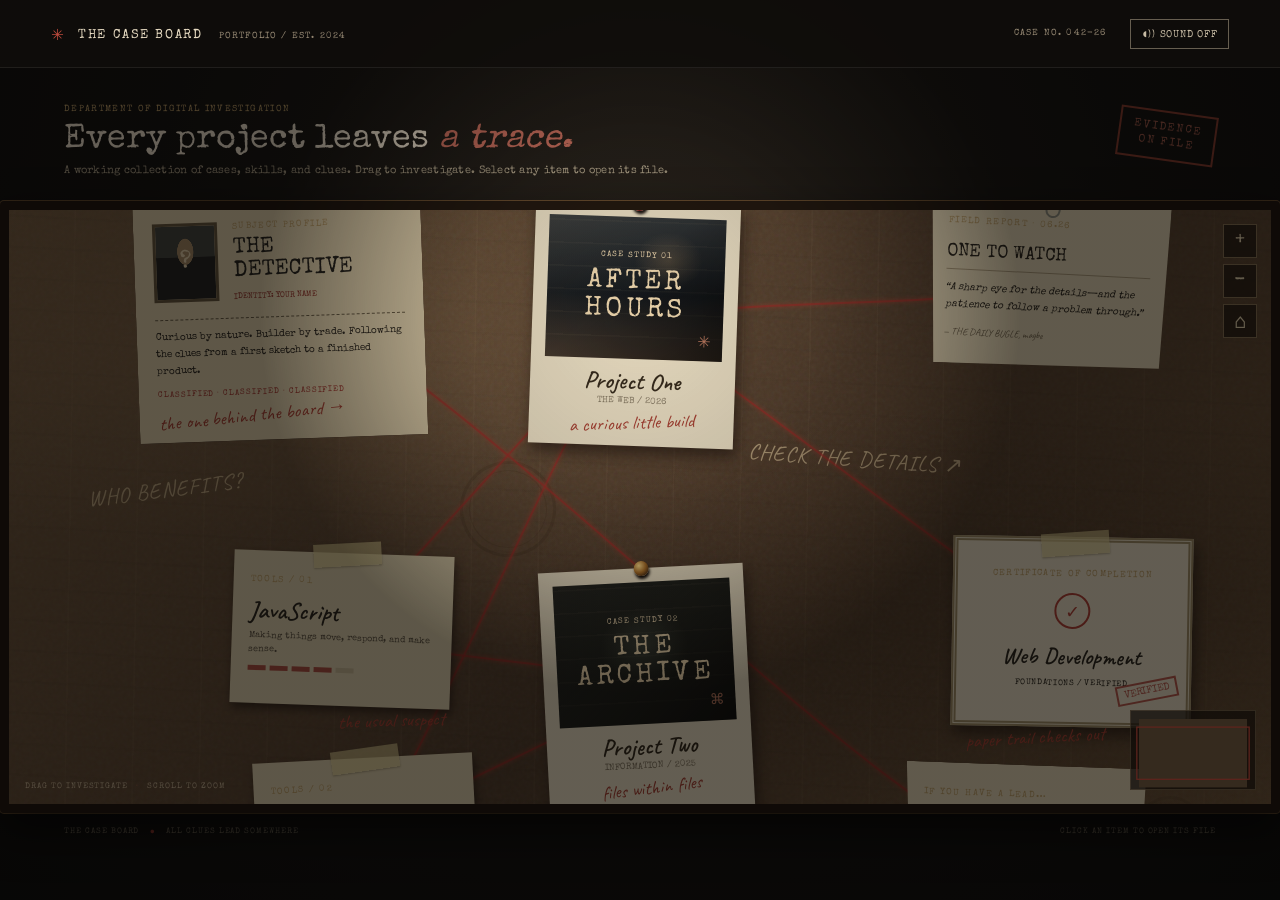
==== index.html @ c6e41332 "Detective_Board" ====
<!doctype html>
<html lang="en">
  <head>
    <meta charset="utf-8" />
    <meta name="viewport" content="width=device-width, initial-scale=1" />
    <meta name="theme-color" content="#15120f" />
    <meta
      name="description"
      content="A noir-inspired portfolio and interactive detective evidence board."
    />
    <title>The Case Board — Portfolio</title>
    <link rel="preconnect" href="https://fonts.googleapis.com" />
    <link rel="preconnect" href="https://fonts.gstatic.com" crossorigin />
    <link
      href="https://fonts.googleapis.com/css2?family=Caveat:wght@500;600;700&family=Special+Elite&display=swap"
      rel="stylesheet"
    />
    <link rel="stylesheet" href="style.css" />
    <script src="script.js" defer></script>
  </head>
  <body>
    <div class="room-light" aria-hidden="true"></div>
    <header class="topbar">
      <a class="brand" href="#board" aria-label="The Case Board home"
        ><span class="brand-mark">✳</span> THE CASE BOARD
        <span class="brand-sub">PORTFOLIO / EST. 2024</span></a
      >
      <div class="top-actions">
        <span class="case-number">CASE NO. 042-26</span>
        <button
          class="sound-toggle"
          id="soundToggle"
          type="button"
          aria-pressed="false"
          title="Toggle sound effects"
        >
          ◖)) <span> SOUND OFF</span>
        </button>
      </div>
    </header>
    <main id="board">
      <section class="intro" aria-label="Board introduction">
        <div>
          <p class="eyebrow">DEPARTMENT OF DIGITAL INVESTIGATION</p>
          <h1>Every project leaves <em>a trace.</em></h1>
          <p class="intro-copy">
            A working collection of cases, skills, and clues. Drag to
            investigate. Select any item to open its file.
          </p>
        </div>
        <div class="board-stamp" aria-hidden="true">EVIDENCE<br />ON FILE</div>
      </section>
      <div class="board-shell" id="boardShell">
        <div
          class="board-viewport"
          id="viewport"
          aria-label="Interactive evidence board. Drag to pan and use the mouse wheel to zoom."
        >
          <div class="board-world" id="world">
            <svg class="threads" id="threads" aria-hidden="true"></svg>
            <article
              class="evidence dossier node"
              id="about"
              data-node="about"
              data-kind="dossier"
              tabindex="0"
              role="button"
              aria-label="Open the detective dossier"
              style="--x: 8%; --y: 8%; --r: -2deg"
            >
              <span class="file-tab">PERSONNEL / 01</span>
              <div class="dossier-head">
                <div class="avatar" aria-hidden="true">?</div>
                <div>
                  <span class="micro">SUBJECT PROFILE</span>
                  <h2>THE<br />DETECTIVE</h2>
                  <span class="status">IDENTITY: YOUR NAME</span>
                </div>
              </div>
              <p class="type-copy">
                Curious by nature. Builder by trade. Following the clues from a
                first sketch to a finished product.
              </p>
              <div class="redacted">CLASSIFIED · CLASSIFIED · CLASSIFIED</div>
              <span class="hand-note">the one behind the board →</span>
            </article>
            <article
              class="evidence polaroid node"
              id="project-one"
              data-node="project-one"
              data-kind="project"
              data-links="skill-js skill-design cert-web"
              tabindex="0"
              role="button"
              aria-label="Open case file: Project One"
              style="--x: 41%; --y: 10%; --r: 2deg"
            >
              <span class="pin pin-red"></span>
              <div class="photo photo-city">
                <span>CASE STUDY 01</span><b>AFTER<br />HOURS</b><i>✳</i>
              </div>
              <h2>Project One</h2>
              <p>THE WEB / 2026</p>
              <span class="hand-note">a curious little build</span>
            </article>
            <article
              class="evidence memo node"
              id="achievement"
              data-node="achievement"
              data-kind="achievement"
              data-links="project-one"
              tabindex="0"
              role="button"
              aria-label="Open achievement file"
              style="--x: 74%; --y: 9%; --r: 3deg"
            >
              <span class="clip"></span
              ><span class="micro">FIELD REPORT · 06.26</span>
              <h2>ONE TO WATCH</h2>
              <div class="memo-rule"></div>
              <p>
                “A sharp eye for the details—and the patience to follow a
                problem through.”
              </p>
              <span class="byline">— THE DAILY BUGLE, maybe</span
              ><span class="hand-note">keep going</span>
            </article>
            <article
              class="evidence skill-card node"
              id="skill-js"
              data-node="skill-js"
              data-kind="skill"
              data-links="project-one project-two"
              tabindex="0"
              role="button"
              aria-label="Open skill file: JavaScript"
              style="--x: 16%; --y: 56%; --r: 2deg"
            >
              <span class="tape"></span><span class="micro">TOOLS / 01</span>
              <h2>JavaScript</h2>
              <p>Making things move, respond, and make sense.</p>
              <div class="skill-meter">
                <i></i><i></i><i></i><i></i><i class="empty"></i>
              </div>
              <span class="hand-note">the usual suspect</span>
            </article>
            <article
              class="evidence polaroid node"
              id="project-two"
              data-node="project-two"
              data-kind="project"
              data-links="skill-design skill-js"
              tabindex="0"
              role="button"
              aria-label="Open case file: Project Two"
              style="--x: 42%; --y: 58%; --r: -3deg"
            >
              <span class="pin"></span>
              <div class="photo photo-terminal">
                <span>CASE STUDY 02</span><b>THE<br />ARCHIVE</b><i>⌘</i>
              </div>
              <h2>Project Two</h2>
              <p>INFORMATION / 2025</p>
              <span class="hand-note">files within files</span>
            </article>
            <article
              class="evidence certificate node"
              id="cert-web"
              data-node="cert-web"
              data-kind="certificate"
              data-links="project-one"
              tabindex="0"
              role="button"
              aria-label="Open certification file"
              style="--x: 76%; --y: 54%; --r: 1deg"
            >
              <span class="tape"></span
              ><span class="micro">CERTIFICATE OF COMPLETION</span>
              <div class="cert-seal">✓</div>
              <h2>Web Development</h2>
              <p>FOUNDATIONS / VERIFIED</p>
              <span class="stamp">VERIFIED</span
              ><span class="hand-note">paper trail checks out</span>
            </article>
            <article
              class="evidence skill-card note-card node"
              id="skill-design"
              data-node="skill-design"
              data-kind="skill"
              data-links="project-one project-two"
              tabindex="0"
              role="button"
              aria-label="Open skill file: Design and CSS"
              style="--x: 18%; --y: 83%; --r: -3deg"
            >
              <span class="tape"></span><span class="micro">TOOLS / 02</span>
              <h2>Design & CSS</h2>
              <p>Turning a rough lead into a clear picture.</p>
              <div class="skill-meter"><i></i><i></i><i></i><i></i><i></i></div>
              <span class="hand-note">follow the visual evidence</span>
            </article>
            <article
              class="evidence memo quote node"
              id="contact"
              data-node="contact"
              data-kind="contact"
              data-links="about"
              tabindex="0"
              role="button"
              aria-label="Open contact file"
              style="--x: 72%; --y: 84%; --r: 2deg"
            >
              <span class="micro">IF YOU HAVE A LEAD…</span>
              <h2>LET'S TALK.</h2>
              <p>
                Got a case worth solving together? Leave a message with the
                desk.
              </p>
              <span class="contact-address">hello@example.com</span
              ><span class="hand-note">all tips treated confidentially</span>
            </article>
            <div class="coffee-ring ring-one" aria-hidden="true"></div>
            <div class="coffee-ring ring-two" aria-hidden="true"></div>
            <p class="board-scribble scribble-one" aria-hidden="true">
              WHO BENEFITS?
            </p>
            <p class="board-scribble scribble-two" aria-hidden="true">
              CHECK THE DETAILS ↗
            </p>
          </div>
        </div>
        <nav class="canvas-controls" aria-label="Board controls">
          <button id="zoomIn" type="button" aria-label="Zoom in">+</button
          ><button id="zoomOut" type="button" aria-label="Zoom out">−</button
          ><button id="resetView" type="button" aria-label="Reset board view">
            ⌂
          </button>
        </nav>
        <div class="board-hint" aria-hidden="true">
          DRAG TO INVESTIGATE <span>·</span> SCROLL TO ZOOM
        </div>
        <div class="minimap" id="minimap" aria-label="Board minimap">
          <div class="mini-world" id="miniWorld">
            <div class="mini-window" id="miniWindow"></div>
          </div>
        </div>
      </div>
      <footer class="footer">
        <span
          >THE CASE BOARD <span class="footer-dot">●</span> ALL CLUES LEAD
          SOMEWHERE</span
        ><span>CLICK AN ITEM TO OPEN ITS FILE</span>
      </footer>
    </main>
    <dialog class="case-dialog" id="caseDialog" aria-labelledby="modalTitle">
      <div class="case-paper">
        <div class="case-top">
          <span>POLICE DEPARTMENT · EVIDENCE DIVISION</span
          ><button id="closeDialog" class="close-file" type="button">
            ✕ <span>CLOSE FILE</span>
          </button>
        </div>
        <div class="case-content">
          <div class="case-kicker" id="modalKicker">CASE FILE / PROJECT</div>
          <h2 id="modalTitle">Project title</h2>
          <div class="case-rule"></div>
          <p id="modalDescription"></p>
          <div class="modal-visual" id="modalVisual" aria-hidden="true">
            <div class="visual-placeholder">
              <span>✳</span><b>EVIDENCE<br />PHOTO</b>
            </div>
          </div>
          <div class="case-meta" id="modalMeta"></div>
          <div class="case-links" id="modalLinks"></div>
          <pre class="code-note" id="modalCode"><code></code></pre>
        </div>
        <span class="file-stamp" aria-hidden="true">ON FILE</span>
        <div class="case-footer">EVIDENCE LOG · HANDLE WITH CARE</div>
      </div>
    </dialog>
    <div class="toast" id="toast" role="status" aria-live="polite"></div>
  </body>
</html>
---- style.css ----
:root {
  color-scheme: dark;
  --ink: #211d19;
  --paper: #e6d8ba;
  --red: #a5362b;
  --gold: #c8a86a;
  --mono: "Special Elite", monospace;
  --hand: "Caveat", cursive;
}
* {
  box-sizing: border-box;
}
html {
  min-height: 100%;
  background: #12100e;
}
body {
  margin: 0;
  min-height: 100vh;
  color: #e3d8c4;
  background: radial-gradient(
    ellipse at 50% 30%,
    #28221b 0,
    #171411 55%,
    #100e0c 100%
  );
  font-family: var(--mono);
  overflow-x: hidden;
}
.room-light {
  position: fixed;
  inset: 0;
  z-index: 10;
  pointer-events: none;
  background: radial-gradient(
    380px circle at var(--mx, 50%) var(--my, 35%),
    transparent 0,
    rgba(7, 6, 5, 0.12) 45%,
    rgba(7, 6, 5, 0.58) 100%
  );
  mix-blend-mode: multiply;
}
.topbar {
  height: 68px;
  padding: 0 4vw;
  display: flex;
  justify-content: space-between;
  align-items: center;
  border-bottom: 1px solid #ffffff13;
  background: #100e0bd9;
  position: relative;
  z-index: 12;
}
.brand {
  color: #e7dbc2;
  text-decoration: none;
  font-size: 13px;
  letter-spacing: 0.12em;
}
.brand-mark {
  color: #c24c3e;
  font-size: 20px;
  vertical-align: -2px;
  margin-right: 8px;
}
.brand-sub,
.case-number {
  color: #968974;
  font-size: 9px;
  letter-spacing: 0.13em;
  margin-left: 11px;
}
.top-actions {
  display: flex;
  align-items: center;
  gap: 24px;
}
.sound-toggle {
  border: 1px solid #665e50;
  background: none;
  color: #c8bca5;
  padding: 8px 10px;
  font: 10px var(--mono);
  letter-spacing: 0.08em;
  cursor: pointer;
}
.sound-toggle[aria-pressed="true"] {
  border-color: #b8483a;
  color: #e0a397;
}
.intro {
  max-width: 1400px;
  padding: 28px 5vw 25px;
  margin: auto;
  display: flex;
  align-items: center;
  justify-content: space-between;
}
.eyebrow,
.micro {
  font-size: 9px;
  letter-spacing: 0.15em;
  color: #b89964;
}
.intro h1 {
  font-size: clamp(21px, 3vw, 34px);
  font-weight: 400;
  margin: 9px 0 8px;
  color: #e7dbc8;
}
.intro h1 em {
  font-weight: 400;
  color: #bf6958;
}
.intro-copy {
  margin: 0;
  color: #a89b83;
  font-size: 11px;
  letter-spacing: 0.025em;
}
.board-stamp {
  border: 2px solid #a24736;
  color: #be6955;
  font-size: 11px;
  letter-spacing: 0.17em;
  text-align: center;
  line-height: 1.35;
  padding: 8px 13px;
  transform: rotate(8deg);
  opacity: 0.8;
}
.board-shell {
  height: min(68vh, 680px);
  min-height: 465px;
  max-width: 1400px;
  margin: 0 auto;
  position: relative;
  border: 9px solid #21170f;
  border-radius: 4px;
  box-shadow:
    0 18px 44px #0009,
    0 0 0 1px #6d5030,
    inset 0 0 20px #0009;
  background: #302217;
}
.board-viewport {
  position: absolute;
  inset: 0;
  overflow: hidden;
  cursor: grab;
  touch-action: none;
  background-color: #675039;
  background-image:
    radial-gradient(ellipse at 17% 24%, #93735155, transparent 31%),
    radial-gradient(ellipse at 82% 67%, #39271966, transparent 37%),
    repeating-linear-gradient(3deg, transparent 0 28px, #21170d0b 29px 31px),
    repeating-linear-gradient(91deg, transparent 0 65px, #ead2a109 66px 67px),
    linear-gradient(130deg, #72583c, #503b29 55%, #6a5034);
}
.board-viewport:before {
  content: "";
  position: absolute;
  inset: 0;
  pointer-events: none;
  opacity: 0.3;
  background-image: url("data:image/svg+xml,%3Csvg viewBox='0 0 180 180' xmlns='http://www.w3.org/2000/svg'%3E%3Cfilter id='n'%3E%3CfeTurbulence type='fractalNoise' baseFrequency='.8' numOctaves='3' stitchTiles='stitch'/%3E%3C/filter%3E%3Crect width='100%25' height='100%25' filter='url(%23n)' opacity='.22'/%3E%3C/svg%3E");
}
.board-viewport.dragging {
  cursor: grabbing;
}
.board-world {
  position: absolute;
  width: 1200px;
  height: 760px;
  left: 50%;
  top: 50%;
  transform-origin: center center;
  transform: translate(-50%, -50%) scale(1);
  transition: transform 0.08s linear;
}
.threads {
  position: absolute;
  inset: 0;
  width: 100%;
  height: 100%;
  overflow: visible;
  pointer-events: none;
  z-index: 1;
}
.thread {
  fill: none;
  stroke: #9a2d27;
  stroke-width: 2;
  opacity: 0.72;
  filter: drop-shadow(0 0 2px #ad3b2c);
  stroke-dasharray: 0;
}
.thread.active {
  stroke: #ed5545;
  stroke-width: 3;
  opacity: 1;
  filter: drop-shadow(0 0 7px #ff4839);
  animation: thread-pulse 1.7s ease-in-out infinite alternate;
}
.thread.dim {
  opacity: 0.11;
}
.node {
  position: absolute;
  left: var(--x);
  top: var(--y);
  z-index: 2;
  transform: rotate(var(--r));
  cursor: pointer;
  transition:
    opacity 0.2s,
    filter 0.2s,
    transform 0.2s;
  user-select: none;
}
.node:hover,
.node:focus-visible {
  z-index: 4;
  transform: rotate(0) scale(1.035);
  filter: brightness(1.11);
  outline: none;
}
.node:focus-visible {
  outline: 2px dashed #f5d58f;
  outline-offset: 5px;
}
.node.dimmed {
  opacity: 0.37;
  filter: grayscale(0.6);
}
.evidence {
  color: #2c261e;
  box-shadow: 3px 8px 14px #170f0b8c;
}
.polaroid {
  width: 205px;
  background: #e4d8bd;
  padding: 14px 14px 11px;
  text-align: center;
}
.polaroid h2 {
  font: 600 24px var(--hand);
  margin: 7px 0 0;
  color: #352a1c;
}
.polaroid p {
  font: 9px var(--mono);
  color: #81755f;
  margin: 1px 0 3px;
}
.photo {
  height: 142px;
  position: relative;
  overflow: hidden;
  display: flex;
  flex-direction: column;
  justify-content: center;
  align-items: center;
  color: #d6c2a0;
  background: #1b1a17;
  filter: sepia(0.35);
}
.photo:before {
  content: "";
  position: absolute;
  inset: 0;
  background:
    linear-gradient(135deg, #d8c3a012, transparent 45%, #0009),
    repeating-linear-gradient(0deg, transparent 0 21px, #d0bb8a0a 22px 23px);
}
.photo span {
  font: 8px var(--mono);
  letter-spacing: 0.15em;
  z-index: 1;
}
.photo b {
  font: 27px var(--mono);
  line-height: 1.05;
  letter-spacing: 0.12em;
  z-index: 1;
  margin-top: 10px;
}
.photo i {
  position: absolute;
  right: 12px;
  bottom: 8px;
  color: #bd644e;
  font-style: normal;
  font-size: 21px;
}
.photo-city {
  background:
    radial-gradient(ellipse at 68% 30%, #aa80524d, transparent 20%),
    linear-gradient(180deg, #273039, #111820 55%, #413228);
}
.photo-terminal {
  background:
    radial-gradient(ellipse at 50% 45%, #58716255, transparent 35%),
    linear-gradient(140deg, #131716, #292821);
}
.pin {
  position: absolute;
  top: -7px;
  left: calc(50% - 7px);
  width: 15px;
  height: 15px;
  border-radius: 50%;
  z-index: 5;
  background: radial-gradient(
    circle at 35% 30%,
    #f2cf80,
    #a26a28 48%,
    #543416 75%
  );
  box-shadow: 1px 3px 3px #160f0b;
}
.pin-red {
  background: radial-gradient(
    circle at 35% 30%,
    #ee9383,
    #bd342d 48%,
    #5f1916 75%
  );
}
.hand-note {
  display: block;
  font: 19px var(--hand);
  color: #a34032;
  transform: rotate(-4deg);
  margin-top: 5px;
}
.dossier {
  width: 288px;
  min-height: 251px;
  background: #d8c8a5;
  padding: 19px 19px 15px;
  clip-path: polygon(0 0, 89% 0, 100% 9%, 100% 100%, 0 100%);
  box-shadow: 3px 8px 14px #170f0b8c;
}
.file-tab {
  position: absolute;
  top: -11px;
  left: 18px;
  background: #b69a6b;
  padding: 5px 12px;
  font-size: 8px;
  letter-spacing: 0.12em;
}
.dossier-head {
  display: flex;
  gap: 15px;
  align-items: center;
  margin: 9px 0 14px;
}
.avatar {
  height: 79px;
  width: 65px;
  flex: none;
  border: 3px solid #65543c;
  background:
    radial-gradient(ellipse at 50% 35%, #a08460 0 19%, transparent 20%),
    linear-gradient(180deg, #45443e 42%, #252421 43%);
  color: #d9c5a2;
  display: grid;
  place-items: center;
  font-size: 25px;
}
.dossier h2 {
  font: 22px var(--mono);
  line-height: 1.05;
  margin: 4px 0;
  color: #28241e;
}
.dossier .status {
  font-size: 8px;
  color: #8f352a;
}
.type-copy {
  font-size: 10px;
  line-height: 1.7;
  border-top: 1px dashed #665942;
  padding-top: 9px;
}
.redacted {
  font-size: 8px;
  color: #a03b31;
  letter-spacing: 0.12em;
}
.skill-card {
  width: 220px;
  min-height: 153px;
  background: #d6c8a6;
  padding: 20px 17px 12px;
  box-shadow: 2px 5px 9px #170f0b8c;
}
.tape {
  position: absolute;
  top: -10px;
  left: 36%;
  width: 68px;
  height: 23px;
  background: #d8c78da8;
  transform: rotate(-5deg);
  box-shadow: 0 1px 2px #493b2455;
}
.skill-card h2 {
  font: 600 25px var(--hand);
  margin: 8px 0 1px;
}
.skill-card p {
  font-size: 9px;
  line-height: 1.5;
  margin: 3px 0;
  color: #5b5040;
}
.skill-meter {
  display: flex;
  gap: 4px;
  margin-top: 9px;
}
.skill-meter i {
  width: 18px;
  height: 5px;
  background: #a84d3f;
}
.skill-meter i.empty {
  background: #a4937470;
}
.skill-card .hand-note {
  position: absolute;
  bottom: -25px;
  right: 4px;
}
.certificate {
  width: 240px;
  height: 190px;
  background: #e1d6bd;
  padding: 23px 16px;
  text-align: center;
  border: 5px double #9c8963;
}
.certificate h2 {
  font: 600 23px var(--hand);
  margin: 13px 0 2px;
}
.certificate p {
  font-size: 8px;
  letter-spacing: 0.08em;
}
.cert-seal {
  margin: 12px auto 0;
  width: 36px;
  height: 36px;
  display: grid;
  place-items: center;
  border: 2px solid #ab4035;
  border-radius: 50%;
  color: #ab4035;
  font-size: 20px;
}
.stamp {
  position: absolute;
  right: 8px;
  bottom: 22px;
  border: 2px solid #a83c31;
  color: #a83c31;
  font-size: 10px;
  padding: 3px 6px;
  transform: rotate(-12deg);
  opacity: 0.82;
}
.certificate .hand-note {
  position: absolute;
  bottom: -28px;
  left: 10px;
}
.memo {
  width: 240px;
  min-height: 173px;
  background: #ddcfaf;
  padding: 21px 18px 16px;
  clip-path: polygon(0 0, 100% 0, 98% 97%, 4% 100%);
}
.memo h2 {
  font: 18px var(--mono);
  margin: 15px 0 8px;
}
.memo p {
  font-size: 10px;
  line-height: 1.7;
  font-style: italic;
}
.memo-rule,
.case-rule {
  height: 1px;
  background: #7864478a;
}
.byline {
  font: 10px var(--hand);
  color: #71634c;
}
.clip {
  position: absolute;
  top: -9px;
  left: 48%;
  width: 15px;
  height: 32px;
  border: 2px solid #8b8a7c;
  border-radius: 8px;
  transform: rotate(8deg);
}
.memo .hand-note {
  position: absolute;
  right: 8px;
  bottom: -14px;
}
.note-card {
  margin-top: 0;
}
.quote {
  min-height: 160px;
}
.quote h2 {
  color: #a23d31;
}
.contact-address {
  font-size: 10px;
  color: #a23d31;
  text-decoration: underline;
}
.coffee-ring {
  position: absolute;
  width: 96px;
  height: 96px;
  border: 3px solid #29190c24;
  border-radius: 50%;
  z-index: 0;
  pointer-events: none;
}
.coffee-ring:after {
  content: "";
  position: absolute;
  inset: 6px;
  border: 1px solid #29190c20;
  border-radius: 50%;
}
.ring-one {
  left: 35%;
  top: 44%;
  transform: rotate(24deg);
}
.ring-two {
  right: 3%;
  bottom: 3%;
  width: 68px;
  height: 68px;
  opacity: 0.65;
}
.board-scribble {
  position: absolute;
  color: #e3cca0a3;
  font: 22px var(--hand);
  letter-spacing: 0.05em;
  transform: rotate(-7deg);
  pointer-events: none;
}
.scribble-one {
  left: 4%;
  top: 43%;
}
.scribble-two {
  right: 23%;
  top: 39%;
  transform: rotate(4deg);
}
.canvas-controls {
  position: absolute;
  right: 14px;
  top: 14px;
  display: flex;
  flex-direction: column;
  gap: 6px;
  z-index: 7;
}
.canvas-controls button {
  width: 34px;
  height: 34px;
  border: 1px solid #d2b78688;
  background: #251b12c9;
  color: #e4d2ad;
  font: 20px var(--mono);
  cursor: pointer;
}
.canvas-controls button:hover {
  background: #453322;
}
.board-hint {
  position: absolute;
  left: 16px;
  bottom: 14px;
  font-size: 8px;
  letter-spacing: 0.12em;
  color: #f0ddbaaa;
  z-index: 6;
  pointer-events: none;
}
.board-hint span {
  color: #bb6b4e;
  margin: 0 5px;
}
.minimap {
  position: absolute;
  right: 15px;
  bottom: 14px;
  width: 126px;
  height: 80px;
  background: #21170eb8;
  border: 1px solid #d0b48766;
  z-index: 6;
  overflow: hidden;
}
.mini-world {
  position: absolute;
  inset: 8px;
  background: #796044;
  transform: scale(0.09);
  transform-origin: top left;
  width: 1200px;
  height: 760px;
}
.mini-window {
  position: absolute;
  border: 14px solid #d85141;
  width: 500px;
  height: 300px;
  left: 0;
  top: 0;
}
.footer {
  max-width: 1400px;
  margin: 0 auto;
  padding: 14px 5vw;
  display: flex;
  justify-content: space-between;
  color: #746a58;
  font-size: 8px;
  letter-spacing: 0.12em;
}
.footer-dot {
  font-size: 6px;
  color: #a33d31;
  margin: 0 8px;
}
.case-dialog {
  border: 0;
  padding: 0;
  background: transparent;
  color: #28231c;
  width: min(640px, calc(100vw - 28px));
  max-height: 90vh;
  overflow: visible;
}
.case-dialog::backdrop {
  background: #080706dc;
  backdrop-filter: blur(4px);
}
.case-paper {
  position: relative;
  max-height: 88vh;
  overflow: auto;
  background: #ddcfaf;
  padding: 0 30px 20px;
  box-shadow: 0 18px 60px #000b;
  background-image: repeating-linear-gradient(
    0deg,
    transparent 0 31px,
    #725d3a0a 32px
  );
}
.case-top {
  position: sticky;
  top: 0;
  display: flex;
  align-items: center;
  justify-content: space-between;
  background: #d5c5a2;
  padding: 14px 0 11px;
  border-bottom: 1px solid #806d4b;
  z-index: 2;
  color: #71634a;
  font-size: 8px;
  letter-spacing: 0.12em;
}
.close-file {
  font: 10px var(--mono);
  color: #913a30;
  border: 1px solid #a24c3c;
  background: #e4d4b5;
  padding: 7px 9px;
  cursor: pointer;
}
.case-content {
  padding: 16px 2px 8px;
}
.case-kicker {
  font-size: 9px;
  letter-spacing: 0.16em;
  color: #9a4033;
}
.case-content h2 {
  font: 28px var(--mono);
  margin: 9px 0 13px;
}
.case-content > p {
  font-size: 12px;
  line-height: 1.8;
  white-space: pre-line;
}
.modal-visual {
  margin: 15px 0;
  min-height: 130px;
  background: #24221d;
  display: none;
  place-items: center;
}
.modal-visual.visible {
  display: grid;
}
.visual-placeholder {
  width: 100%;
  min-height: 130px;
  display: grid;
  place-content: center;
  text-align: center;
  color: #d1bd98;
  background: radial-gradient(ellipse at center, #776342, #211c16);
  gap: 5px;
}
.visual-placeholder span {
  color: #c75442;
  font-size: 27px;
}
.visual-placeholder b {
  font: 13px var(--mono);
  letter-spacing: 0.14em;
}
.case-meta {
  font-size: 10px;
  line-height: 1.8;
  color: #665944;
}
.case-links {
  display: flex;
  gap: 10px;
  flex-wrap: wrap;
  margin: 12px 0;
}
.case-links a,
.case-links span {
  font-size: 9px;
  color: #913d31;
  text-decoration: underline;
}
.code-note {
  white-space: pre-wrap;
  background: #242522;
  color: #ded0b2;
  padding: 14px;
  font-size: 10px;
  line-height: 1.6;
  overflow: auto;
  border-left: 3px solid #aa493a;
}
.code-note:empty {
  display: none;
}
.file-stamp {
  position: absolute;
  right: 30px;
  bottom: 45px;
  border: 2px solid #a04336;
  color: #a04336;
  padding: 7px 9px;
  transform: rotate(-13deg);
  font-size: 10px;
  opacity: 0.8;
  pointer-events: none;
}
.case-footer {
  border-top: 1px dashed #877552;
  padding-top: 11px;
  color: #8d7956;
  font-size: 8px;
  letter-spacing: 0.14em;
}
.toast {
  position: fixed;
  z-index: 30;
  bottom: 20px;
  left: 50%;
  transform: translate(-50%, 15px);
  background: #211b14;
  color: #e0d1b4;
  padding: 9px 14px;
  font-size: 10px;
  opacity: 0;
  pointer-events: none;
  transition: 0.2s;
}
.toast.show {
  opacity: 1;
  transform: translate(-50%, 0);
}
@keyframes thread-pulse {
  from {
    stroke-dasharray: 3 0;
  }
  to {
    stroke-dasharray: 2 2;
  }
}
@media (max-width: 700px) {
  .topbar {
    height: 58px;
    padding: 0 16px;
  }
  .brand {
    font-size: 11px;
  }
  .brand-sub,
  .case-number {
    display: none;
  }
  .top-actions {
    gap: 0;
  }
  .intro {
    padding: 23px 18px 20px;
  }
  .intro h1 {
    font-size: 25px;
  }
  .intro-copy {
    max-width: 300px;
    line-height: 1.6;
  }
  .board-stamp {
    font-size: 9px;
    padding: 6px 8px;
  }
  .board-shell {
    height: auto;
    min-height: 0;
    margin: 0 12px;
    border-width: 6px;
    overflow: visible;
  }
  .board-viewport {
    position: relative;
    inset: auto;
    height: auto;
    min-height: 0;
    overflow: visible;
    cursor: default;
    touch-action: auto;
    background-image:
      radial-gradient(ellipse at 17% 24%, #93735155, transparent 31%),
      repeating-linear-gradient(3deg, transparent 0 28px, #21170d0b 29px 31px),
      linear-gradient(130deg, #72583c, #503b29 55%, #6a5034);
  }
  .board-world {
    position: relative;
    left: auto;
    top: auto;
    width: auto;
    height: auto;
    min-height: 0;
    padding: 22px 16px 30px;
    transform: none !important;
    display: flex;
    flex-direction: column;
    align-items: center;
    gap: 28px;
  }
  .threads,
  .canvas-controls,
  .minimap,
  .board-hint,
  .coffee-ring,
  .board-scribble {
    display: none;
  }
  .node {
    position: relative;
    left: auto !important;
    top: auto !important;
    transform: rotate(var(--r));
    max-width: min(100%, 300px);
    flex-shrink: 0;
  }
  .node:hover,
  .node:focus-visible {
    transform: rotate(0) scale(1.015);
  }
  .dossier {
    width: min(100%, 288px);
    min-height: 230px;
  }
  .polaroid {
    width: min(100%, 230px);
  }
  .photo {
    height: 155px;
  }
  .skill-card {
    width: min(100%, 250px);
    min-height: 145px;
  }
  .certificate {
    width: min(100%, 260px);
  }
  .memo {
    width: min(100%, 260px);
  }
  .footer {
    padding: 13px 16px;
    font-size: 7px;
  }
  .footer span:last-child {
    display: none;
  }
  .case-paper {
    padding: 0 18px 18px;
  }
  .file-stamp {
    right: 18px;
    bottom: 43px;
  }
}
@media (prefers-reduced-motion: reduce) {
  *,
  *:before,
  *:after {
    scroll-behavior: auto !important;
    animation-duration: 0.01ms !important;
    animation-iteration-count: 1 !important;
    transition-duration: 0.01ms !important;
  }
}
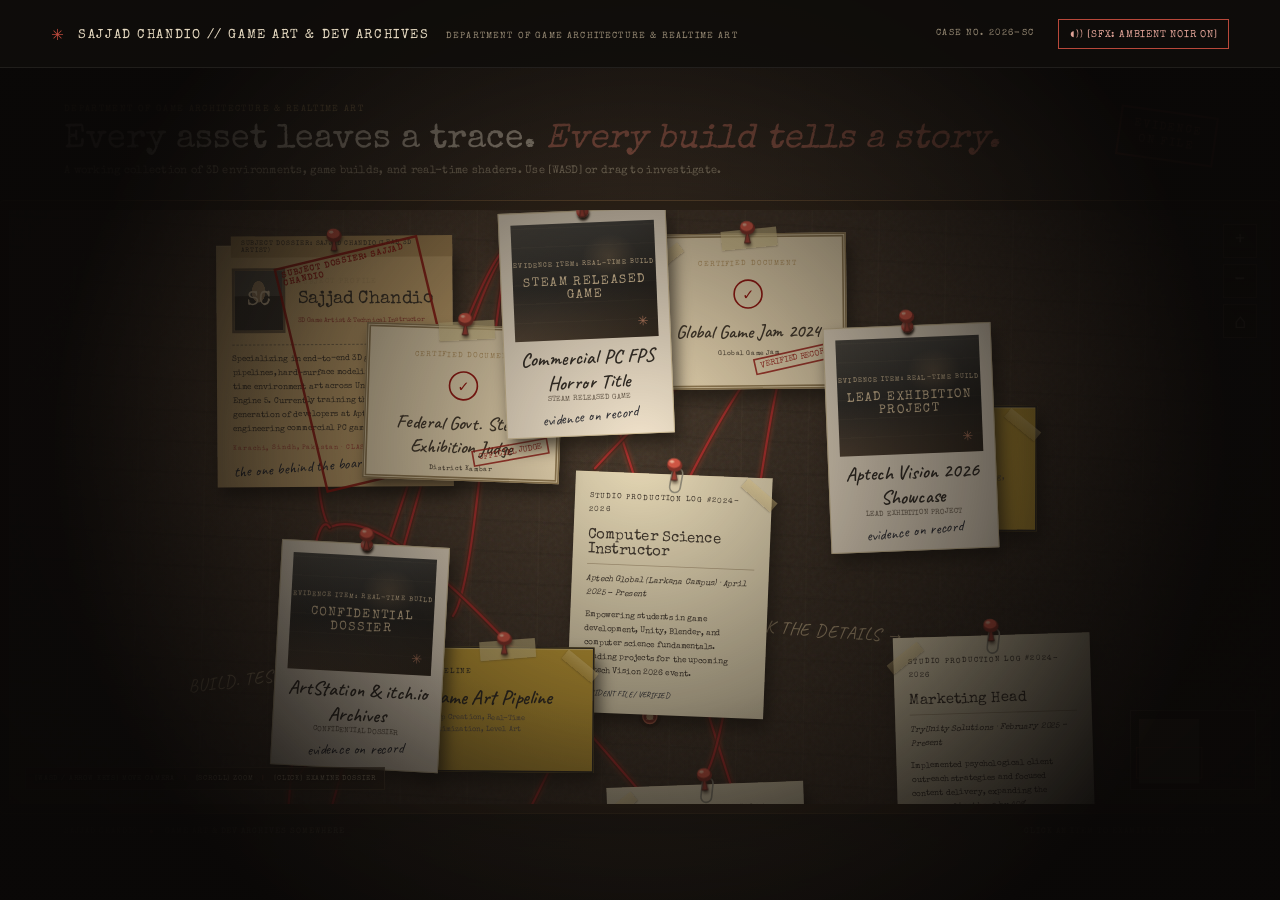
==== commit 6e2c94a2: "Enhance styling and add new JSON data structure for Sajjad Chandio's dossier - Updated CSS styles fo" ====
--- a/index.html
+++ b/index.html
@@ -6,9 +6,9 @@
     <meta name="theme-color" content="#15120f" />
     <meta
       name="description"
-      content="A noir-inspired portfolio and interactive detective evidence board."
+      content="Sajjad Chandio's archive of 3D game art, game development, and real-time builds, presented as a classic noir evidence board."
     />
-    <title>The Case Board — Portfolio</title>
+    <title>Sajjad Chandio // Game Art &amp; Dev Archives</title>
     <link rel="preconnect" href="https://fonts.googleapis.com" />
     <link rel="preconnect" href="https://fonts.gstatic.com" crossorigin />
     <link
@@ -21,31 +21,30 @@
   <body>
     <div class="room-light" aria-hidden="true"></div>
     <header class="topbar">
-      <a class="brand" href="#board" aria-label="The Case Board home"
-        ><span class="brand-mark">✳</span> THE CASE BOARD
-        <span class="brand-sub">PORTFOLIO / EST. 2024</span></a
+      <a class="brand" href="#board" aria-label="Sajjad Chandio Game Art and Dev Archives home"
+        ><span class="brand-mark">✳</span> SAJJAD CHANDIO // GAME ART &amp; DEV ARCHIVES
+        <span class="brand-sub">DEPARTMENT OF GAME ARCHITECTURE &amp; REALTIME ART</span></a
       >
       <div class="top-actions">
-        <span class="case-number">CASE NO. 042-26</span>
+        <span class="case-number">CASE NO. 2026-SC</span>
         <button
           class="sound-toggle"
           id="soundToggle"
           type="button"
-          aria-pressed="false"
+          aria-pressed="true"
           title="Toggle sound effects"
         >
-          ◖)) <span> SOUND OFF</span>
+          ◖)) <span>[SFX: AMBIENT NOIR ON]</span>
         </button>
       </div>
     </header>
     <main id="board">
       <section class="intro" aria-label="Board introduction">
         <div>
-          <p class="eyebrow">DEPARTMENT OF DIGITAL INVESTIGATION</p>
-          <h1>Every project leaves <em>a trace.</em></h1>
+          <p class="eyebrow">DEPARTMENT OF GAME ARCHITECTURE &amp; REALTIME ART</p>
+          <h1>Every asset leaves a trace. <em>Every build tells a story.</em></h1>
           <p class="intro-copy">
-            A working collection of cases, skills, and clues. Drag to
-            investigate. Select any item to open its file.
+            A working collection of 3D environments, game builds, and real-time shaders. Use [WASD] or drag to investigate.
           </p>
         </div>
         <div class="board-stamp" aria-hidden="true">EVIDENCE<br />ON FILE</div>
@@ -54,190 +53,30 @@
         <div
           class="board-viewport"
           id="viewport"
-          aria-label="Interactive evidence board. Drag to pan and use the mouse wheel to zoom."
+          aria-label="Interactive game art archive. Use WASD or drag to move and the mouse wheel to zoom."
         >
           <div class="board-world" id="world">
             <svg class="threads" id="threads" aria-hidden="true"></svg>
-            <article
-              class="evidence dossier node"
-              id="about"
-              data-node="about"
-              data-kind="dossier"
-              tabindex="0"
-              role="button"
-              aria-label="Open the detective dossier"
-              style="--x: 8%; --y: 8%; --r: -2deg"
-            >
-              <span class="file-tab">PERSONNEL / 01</span>
-              <div class="dossier-head">
-                <div class="avatar" aria-hidden="true">?</div>
-                <div>
-                  <span class="micro">SUBJECT PROFILE</span>
-                  <h2>THE<br />DETECTIVE</h2>
-                  <span class="status">IDENTITY: YOUR NAME</span>
-                </div>
-              </div>
-              <p class="type-copy">
-                Curious by nature. Builder by trade. Following the clues from a
-                first sketch to a finished product.
-              </p>
-              <div class="redacted">CLASSIFIED · CLASSIFIED · CLASSIFIED</div>
-              <span class="hand-note">the one behind the board →</span>
-            </article>
-            <article
-              class="evidence polaroid node"
-              id="project-one"
-              data-node="project-one"
-              data-kind="project"
-              data-links="skill-js skill-design cert-web"
-              tabindex="0"
-              role="button"
-              aria-label="Open case file: Project One"
-              style="--x: 41%; --y: 10%; --r: 2deg"
-            >
-              <span class="pin pin-red"></span>
-              <div class="photo photo-city">
-                <span>CASE STUDY 01</span><b>AFTER<br />HOURS</b><i>✳</i>
-              </div>
-              <h2>Project One</h2>
-              <p>THE WEB / 2026</p>
-              <span class="hand-note">a curious little build</span>
-            </article>
-            <article
-              class="evidence memo node"
-              id="achievement"
-              data-node="achievement"
-              data-kind="achievement"
-              data-links="project-one"
-              tabindex="0"
-              role="button"
-              aria-label="Open achievement file"
-              style="--x: 74%; --y: 9%; --r: 3deg"
-            >
-              <span class="clip"></span
-              ><span class="micro">FIELD REPORT · 06.26</span>
-              <h2>ONE TO WATCH</h2>
-              <div class="memo-rule"></div>
-              <p>
-                “A sharp eye for the details—and the patience to follow a
-                problem through.”
-              </p>
-              <span class="byline">— THE DAILY BUGLE, maybe</span
-              ><span class="hand-note">keep going</span>
-            </article>
-            <article
-              class="evidence skill-card node"
-              id="skill-js"
-              data-node="skill-js"
-              data-kind="skill"
-              data-links="project-one project-two"
-              tabindex="0"
-              role="button"
-              aria-label="Open skill file: JavaScript"
-              style="--x: 16%; --y: 56%; --r: 2deg"
-            >
-              <span class="tape"></span><span class="micro">TOOLS / 01</span>
-              <h2>JavaScript</h2>
-              <p>Making things move, respond, and make sense.</p>
-              <div class="skill-meter">
-                <i></i><i></i><i></i><i></i><i class="empty"></i>
-              </div>
-              <span class="hand-note">the usual suspect</span>
-            </article>
-            <article
-              class="evidence polaroid node"
-              id="project-two"
-              data-node="project-two"
-              data-kind="project"
-              data-links="skill-design skill-js"
-              tabindex="0"
-              role="button"
-              aria-label="Open case file: Project Two"
-              style="--x: 42%; --y: 58%; --r: -3deg"
-            >
-              <span class="pin"></span>
-              <div class="photo photo-terminal">
-                <span>CASE STUDY 02</span><b>THE<br />ARCHIVE</b><i>⌘</i>
-              </div>
-              <h2>Project Two</h2>
-              <p>INFORMATION / 2025</p>
-              <span class="hand-note">files within files</span>
-            </article>
-            <article
-              class="evidence certificate node"
-              id="cert-web"
-              data-node="cert-web"
-              data-kind="certificate"
-              data-links="project-one"
-              tabindex="0"
-              role="button"
-              aria-label="Open certification file"
-              style="--x: 76%; --y: 54%; --r: 1deg"
-            >
-              <span class="tape"></span
-              ><span class="micro">CERTIFICATE OF COMPLETION</span>
-              <div class="cert-seal">✓</div>
-              <h2>Web Development</h2>
-              <p>FOUNDATIONS / VERIFIED</p>
-              <span class="stamp">VERIFIED</span
-              ><span class="hand-note">paper trail checks out</span>
-            </article>
-            <article
-              class="evidence skill-card note-card node"
-              id="skill-design"
-              data-node="skill-design"
-              data-kind="skill"
-              data-links="project-one project-two"
-              tabindex="0"
-              role="button"
-              aria-label="Open skill file: Design and CSS"
-              style="--x: 18%; --y: 83%; --r: -3deg"
-            >
-              <span class="tape"></span><span class="micro">TOOLS / 02</span>
-              <h2>Design & CSS</h2>
-              <p>Turning a rough lead into a clear picture.</p>
-              <div class="skill-meter"><i></i><i></i><i></i><i></i><i></i></div>
-              <span class="hand-note">follow the visual evidence</span>
-            </article>
-            <article
-              class="evidence memo quote node"
-              id="contact"
-              data-node="contact"
-              data-kind="contact"
-              data-links="about"
-              tabindex="0"
-              role="button"
-              aria-label="Open contact file"
-              style="--x: 72%; --y: 84%; --r: 2deg"
-            >
-              <span class="micro">IF YOU HAVE A LEAD…</span>
-              <h2>LET'S TALK.</h2>
-              <p>
-                Got a case worth solving together? Leave a message with the
-                desk.
-              </p>
-              <span class="contact-address">hello@example.com</span
-              ><span class="hand-note">all tips treated confidentially</span>
-            </article>
+            <div class="loading-note" id="loadingNote">LOADING GAME ARCHIVE...</div>
             <div class="coffee-ring ring-one" aria-hidden="true"></div>
             <div class="coffee-ring ring-two" aria-hidden="true"></div>
             <p class="board-scribble scribble-one" aria-hidden="true">
-              WHO BENEFITS?
+              BUILD. TEST. REFINE.
             </p>
             <p class="board-scribble scribble-two" aria-hidden="true">
-              CHECK THE DETAILS ↗
+              CHECK THE DETAILS →
             </p>
           </div>
         </div>
         <nav class="canvas-controls" aria-label="Board controls">
           <button id="zoomIn" type="button" aria-label="Zoom in">+</button
-          ><button id="zoomOut" type="button" aria-label="Zoom out">−</button
+          ><button id="zoomOut" type="button" aria-label="Zoom out">&minus;</button
           ><button id="resetView" type="button" aria-label="Reset board view">
-            ⌂
+            &#8962;
           </button>
         </nav>
         <div class="board-hint" aria-hidden="true">
-          DRAG TO INVESTIGATE <span>·</span> SCROLL TO ZOOM
+          [WASD / ARROW KEYS] MOVE CAMERA <span>|</span> [SCROLL] ZOOM <span>|</span> [CLICK] EXAMINE DOSSIER
         </div>
         <div class="minimap" id="minimap" aria-label="Board minimap">
           <div class="mini-world" id="miniWorld">
@@ -247,35 +86,35 @@
       </div>
       <footer class="footer">
         <span
-          >THE CASE BOARD <span class="footer-dot">●</span> ALL CLUES LEAD
+          >SAJJAD CHANDIO <span class="footer-dot">●</span> GAME ART &amp; DEV ARCHIVES
           SOMEWHERE</span
-        ><span>CLICK AN ITEM TO OPEN ITS FILE</span>
+        ><span>CLICK AN ITEM TO EXAMINE ITS DOSSIER</span>
       </footer>
     </main>
     <dialog class="case-dialog" id="caseDialog" aria-labelledby="modalTitle">
       <div class="case-paper">
         <div class="case-top">
-          <span>POLICE DEPARTMENT · EVIDENCE DIVISION</span
+          <span>GAME ARCHITECTURE DEPARTMENT · REALTIME ART DIVISION</span
           ><button id="closeDialog" class="close-file" type="button">
-            ✕ <span>CLOSE FILE</span>
+            × <span>CLOSE DOSSIER</span>
           </button>
         </div>
         <div class="case-content">
-          <div class="case-kicker" id="modalKicker">CASE FILE / PROJECT</div>
+          <div class="case-kicker" id="modalKicker">ARCHIVE ENTRY / PROJECT</div>
           <h2 id="modalTitle">Project title</h2>
           <div class="case-rule"></div>
           <p id="modalDescription"></p>
           <div class="modal-visual" id="modalVisual" aria-hidden="true">
             <div class="visual-placeholder">
-              <span>✳</span><b>EVIDENCE<br />PHOTO</b>
+              <span>✳</span><b>BUILD<br />CAPTURE</b>
             </div>
           </div>
           <div class="case-meta" id="modalMeta"></div>
           <div class="case-links" id="modalLinks"></div>
           <pre class="code-note" id="modalCode"><code></code></pre>
         </div>
-        <span class="file-stamp" aria-hidden="true">ON FILE</span>
-        <div class="case-footer">EVIDENCE LOG · HANDLE WITH CARE</div>
+        <span class="file-stamp" aria-hidden="true">ARCHIVED</span>
+        <div class="case-footer">PRODUCTION LOG · HANDLE WITH CARE</div>
       </div>
     </dialog>
     <div class="toast" id="toast" role="status" aria-live="polite"></div>
--- a/style.css
+++ b/style.css
@@ -1,9 +1,9 @@
 :root {
   color-scheme: dark;
-  --ink: #211d19;
-  --paper: #e6d8ba;
-  --red: #a5362b;
-  --gold: #c8a86a;
+  --ink: #1a1918;
+  --paper: #e6dcbc;
+  --red: #a91d22;
+  --gold: #c29b2b;
   --mono: "Special Elite", monospace;
   --hand: "Caveat", cursive;
 }
@@ -12,18 +12,15 @@
 }
 html {
   min-height: 100%;
-  background: #12100e;
+  background: #120f0d;
 }
 body {
   margin: 0;
   min-height: 100vh;
   color: #e3d8c4;
-  background: radial-gradient(
-    ellipse at 50% 30%,
-    #28221b 0,
-    #171411 55%,
-    #100e0c 100%
-  );
+  background:
+    repeating-linear-gradient(92deg, transparent 0 7px, #1e191511 8px, transparent 15px 25px),
+    radial-gradient(ellipse at 50% 25%, #2b211a 0, #1e1915 52%, #120f0d 100%);
   font-family: var(--mono);
   overflow-x: hidden;
 }
@@ -32,13 +29,9 @@
   inset: 0;
   z-index: 10;
   pointer-events: none;
-  background: radial-gradient(
-    380px circle at var(--mx, 50%) var(--my, 35%),
-    transparent 0,
-    rgba(7, 6, 5, 0.12) 45%,
-    rgba(7, 6, 5, 0.58) 100%
-  );
-  mix-blend-mode: multiply;
+  background:
+    radial-gradient(circle at var(--mouse-x, 50%) var(--mouse-y, 50%), rgba(255, 210, 150, .12) 0%, rgba(10, 8, 7, .95) 75%),
+    radial-gradient(ellipse at center, transparent 40%, rgba(10, 8, 7, .72) 100%);
 }
 .topbar {
   height: 68px;
@@ -149,13 +142,13 @@
   overflow: hidden;
   cursor: grab;
   touch-action: none;
-  background-color: #675039;
+  background-color: #1e1915;
   background-image:
-    radial-gradient(ellipse at 17% 24%, #93735155, transparent 31%),
-    radial-gradient(ellipse at 82% 67%, #39271966, transparent 37%),
-    repeating-linear-gradient(3deg, transparent 0 28px, #21170d0b 29px 31px),
-    repeating-linear-gradient(91deg, transparent 0 65px, #ead2a109 66px 67px),
-    linear-gradient(130deg, #72583c, #503b29 55%, #6a5034);
+    radial-gradient(ellipse at 17% 24%, #8c694522, transparent 31%),
+    radial-gradient(ellipse at 82% 67%, #08060599, transparent 42%),
+    repeating-linear-gradient(3deg, transparent 0 28px, #08060524 29px 31px),
+    repeating-linear-gradient(91deg, transparent 0 65px, #ead2a108 66px 67px),
+    linear-gradient(130deg, #3a2b20, #261d17 55%, #33251b);
 }
 .board-viewport:before {
   content: "";
@@ -171,7 +164,7 @@
 .board-world {
   position: absolute;
   width: 1200px;
-  height: 760px;
+  height: 1400px;
   left: 50%;
   top: 50%;
   transform-origin: center center;
@@ -187,19 +180,30 @@
   pointer-events: none;
   z-index: 1;
 }
+.thread-shadow {
+  fill: none;
+  stroke: #240c09;
+  stroke-width: 7;
+  opacity: .62;
+  stroke-linecap: round;
+  filter: blur(1px);
+}
 .thread {
   fill: none;
-  stroke: #9a2d27;
-  stroke-width: 2;
-  opacity: 0.72;
-  filter: drop-shadow(0 0 2px #ad3b2c);
+  stroke: #a91d22;
+  stroke-width: 3.2;
+  opacity: .94;
+  stroke-linecap: round;
+  filter: drop-shadow(0 1px 2px #170805) drop-shadow(0 0 3px #ad3b2c);
   stroke-dasharray: 0;
 }
+.thread-shadow.active { opacity: .8; }
+.thread-shadow.dim { opacity: .16; }
 .thread.active {
-  stroke: #ed5545;
-  stroke-width: 3;
+  stroke: #ff3333;
+  stroke-width: 4.5;
   opacity: 1;
-  filter: drop-shadow(0 0 7px #ff4839);
+  filter: drop-shadow(0 0 7px #ff3333);
   animation: thread-pulse 1.7s ease-in-out infinite alternate;
 }
 .thread.dim {
@@ -209,7 +213,7 @@
   position: absolute;
   left: var(--x);
   top: var(--y);
-  z-index: 2;
+  z-index: var(--layer, 4);
   transform: rotate(var(--r));
   cursor: pointer;
   transition:
@@ -218,9 +222,41 @@
     transform 0.2s;
   user-select: none;
 }
+.node.tilt-left { transform: rotate(var(--r, -2.5deg)); }
+.node.tilt-right { transform: rotate(var(--r, 2.5deg)); }
+.node:after {
+  content: "";
+  display: none;
+  position: absolute;
+  width: 47px;
+  height: 14px;
+  right: -8px;
+  top: 14px;
+  z-index: 5;
+  opacity: .72;
+  background: linear-gradient(180deg, #f2d991a8, #c7aa607a);
+  box-shadow: 0 1px 2px #271b0e66;
+  transform: rotate(39deg);
+  pointer-events: none;
+}
+.forensic-tag:after,
+.certificate:after,
+.report-card:after { display: block; }
+.tilt-left:after { right: auto; left: -9px; top: 18px; transform: rotate(-37deg); }
+.thumbtack {
+  position: absolute;
+  top: -25px;
+  left: calc(50% - 14px);
+  width: 28px;
+  height: 36px;
+  z-index: 8;
+  filter: drop-shadow(1px 3px 2px #160c08aa);
+  pointer-events: none;
+}
+.thumbtack svg { display: block; width: 100%; height: 100%; overflow: visible; }
 .node:hover,
 .node:focus-visible {
-  z-index: 4;
+  z-index: 12;
   transform: rotate(0) scale(1.035);
   filter: brightness(1.11);
   outline: none;
@@ -230,27 +266,34 @@
   outline-offset: 5px;
 }
 .node.dimmed {
-  opacity: 0.37;
-  filter: grayscale(0.6);
-}
+  background-color: #443f3b;
+  color: #b0a69c;
+  filter: grayscale(1) brightness(.58);
+  opacity: .58;
+}
+.node.dimmed h2,
+.node.dimmed p,
+.node.dimmed .micro,
+.node.dimmed .hand-note { color: #aaa19a; }
 .evidence {
   color: #2c261e;
-  box-shadow: 3px 8px 14px #170f0b8c;
+  box-shadow: 6px 12px 20px rgba(0, 0, 0, .7), 0 1px 1px #f6e4ba66 inset;
 }
 .polaroid {
   width: 205px;
-  background: #e4d8bd;
+  background: #f2e8d5;
+  border: 1px solid #c9b98f;
   padding: 14px 14px 11px;
   text-align: center;
 }
 .polaroid h2 {
   font: 600 24px var(--hand);
   margin: 7px 0 0;
-  color: #352a1c;
+  color: #1a1918;
 }
 .polaroid p {
   font: 9px var(--mono);
-  color: #81755f;
+  color: #655c50;
   margin: 1px 0 3px;
 }
 .photo {
@@ -284,6 +327,11 @@
   letter-spacing: 0.12em;
   z-index: 1;
   margin-top: 10px;
+}
+.polaroid .photo b {
+  max-width: 95%;
+  font-size: 15px;
+  text-align: center;
 }
 .photo i {
   position: absolute;
@@ -330,23 +378,32 @@
 .hand-note {
   display: block;
   font: 19px var(--hand);
-  color: #a34032;
+  color: #111827;
   transform: rotate(-4deg);
   margin-top: 5px;
 }
 .dossier {
   width: 288px;
   min-height: 251px;
-  background: #d8c8a5;
+  background: #c8a66d;
   padding: 19px 19px 15px;
-  clip-path: polygon(0 0, 89% 0, 100% 9%, 100% 100%, 0 100%);
-  box-shadow: 3px 8px 14px #170f0b8c;
+  clip-path: none;
+  box-shadow: 6px 12px 20px rgba(0, 0, 0, .7), 0 1px 1px #f6e4ba66 inset;
+}
+.dossier-stamp {
+  top: auto;
+  right: 10px;
+  bottom: 9px;
+  max-width: 180px;
+  padding: 3px 5px;
+  font-size: 6px;
+  letter-spacing: .08em;
 }
 .file-tab {
   position: absolute;
   top: -11px;
   left: 18px;
-  background: #b69a6b;
+  background: #ad8b54;
   padding: 5px 12px;
   font-size: 8px;
   letter-spacing: 0.12em;
@@ -391,12 +448,48 @@
   color: #a03b31;
   letter-spacing: 0.12em;
 }
+.classified-stamp {
+  position: absolute;
+  top: 5px;
+  right: 9px;
+  z-index: 3;
+  border: 3px solid #8b0000;
+  color: #8b0000;
+  padding: 3px 5px;
+  font: 10px var(--mono);
+  font-weight: 700;
+  letter-spacing: .12em;
+  transform: rotate(-13deg);
+  opacity: .88;
+}
 .skill-card {
   width: 220px;
   min-height: 153px;
   background: #d6c8a6;
   padding: 20px 17px 12px;
-  box-shadow: 2px 5px 9px #170f0b8c;
+  box-shadow: 6px 12px 20px rgba(0, 0, 0, .7), 0 1px 1px #fff5ce88 inset;
+}
+.forensic-tag {
+  background: #c29b2b;
+  border: 2px solid #1a1918;
+}
+.forensic-tag .micro { color: #1a1918; }
+.forensic-tag h2, .forensic-tag p { color: #1a1918; }
+.forensic-tag .skill-meter { min-height: 5px; }
+.report-card {
+  min-height: 220px;
+  padding-bottom: 20px;
+}
+.report-card h2 { font-size: 16px; line-height: 1.35; }
+.report-card .report-log { font-style: normal; }
+.loading-note {
+  position: absolute;
+  left: 50%;
+  top: 50%;
+  transform: translate(-50%, -50%);
+  color: #ead9b9;
+  font: 12px var(--mono);
+  letter-spacing: .12em;
 }
 .tape {
   position: absolute;
@@ -439,10 +532,10 @@
 .certificate {
   width: 240px;
   height: 190px;
-  background: #e1d6bd;
+  background: #ebdcb9;
   padding: 23px 16px;
   text-align: center;
-  border: 5px double #9c8963;
+  border: 5px double #88734c;
 }
 .certificate h2 {
   font: 600 23px var(--hand);
@@ -458,17 +551,17 @@
   height: 36px;
   display: grid;
   place-items: center;
-  border: 2px solid #ab4035;
+  border: 2px solid #8b0000;
   border-radius: 50%;
-  color: #ab4035;
+  color: #8b0000;
   font-size: 20px;
 }
 .stamp {
   position: absolute;
   right: 8px;
   bottom: 22px;
-  border: 2px solid #a83c31;
-  color: #a83c31;
+  border: 2px solid #8b0000;
+  color: #8b0000;
   font-size: 10px;
   padding: 3px 6px;
   transform: rotate(-12deg);
@@ -482,18 +575,22 @@
 .memo {
   width: 240px;
   min-height: 173px;
-  background: #ddcfaf;
+  background: #e6dcbc;
+  color: #2b2622;
   padding: 21px 18px 16px;
-  clip-path: polygon(0 0, 100% 0, 98% 97%, 4% 100%);
+  clip-path: none;
 }
 .memo h2 {
   font: 18px var(--mono);
   margin: 15px 0 8px;
-}
+  color: #2b2622;
+}
+.memo .micro { color: #2b2622; }
 .memo p {
   font-size: 10px;
   line-height: 1.7;
   font-style: italic;
+  color: #2b2622;
 }
 .memo-rule,
 .case-rule {
@@ -502,7 +599,7 @@
 }
 .byline {
   font: 10px var(--hand);
-  color: #71634c;
+  color: #111827;
 }
 .clip {
   position: absolute;
@@ -541,6 +638,8 @@
   border-radius: 50%;
   z-index: 0;
   pointer-events: none;
+  background: radial-gradient(circle, #54341a08 52%, #29190c12 61%, #29190c05 68%);
+  box-shadow: 1px 2px 4px #1b120c18 inset;
 }
 .coffee-ring:after {
   content: "";
@@ -561,6 +660,10 @@
   height: 68px;
   opacity: 0.65;
 }
+.string-hub .hub-shadow { fill: #160b0870; }
+.string-hub .hub-ring { fill: #8d2420; stroke: #e06a52; stroke-width: 2; filter: drop-shadow(0 2px 3px #160905); }
+.string-hub .hub-core { fill: #f0c58c; }
+.string-hub .hub-glint { fill: none; stroke: #ffd4ae; stroke-width: 1; opacity: .8; }
 .board-scribble {
   position: absolute;
   color: #e3cca0a3;
@@ -603,15 +706,20 @@
   position: absolute;
   left: 16px;
   bottom: 14px;
-  font-size: 8px;
+  padding: 7px 9px;
+  border: 1px solid #d0b48735;
+  background: #21170eb8;
+  font-size: 7px;
   letter-spacing: 0.12em;
-  color: #f0ddbaaa;
+  color: #f0ddbad1;
   z-index: 6;
   pointer-events: none;
+  white-space: nowrap;
+  text-shadow: 0 1px 2px #000;
 }
 .board-hint span {
   color: #bb6b4e;
-  margin: 0 5px;
+  margin: 0 6px;
 }
 .minimap {
   position: absolute;
@@ -628,10 +736,10 @@
   position: absolute;
   inset: 8px;
   background: #796044;
-  transform: scale(0.09);
+  transform: scale(0.043);
   transform-origin: top left;
-  width: 1200px;
-  height: 760px;
+  width: 1400px;
+  height: 1500px;
 }
 .mini-window {
   position: absolute;
@@ -869,9 +977,9 @@
     cursor: default;
     touch-action: auto;
     background-image:
-      radial-gradient(ellipse at 17% 24%, #93735155, transparent 31%),
-      repeating-linear-gradient(3deg, transparent 0 28px, #21170d0b 29px 31px),
-      linear-gradient(130deg, #72583c, #503b29 55%, #6a5034);
+      radial-gradient(ellipse at 17% 24%, #8c694522, transparent 31%),
+      repeating-linear-gradient(3deg, transparent 0 28px, #08060524 29px 31px),
+      linear-gradient(130deg, #3a2b20, #261d17 55%, #33251b);
   }
   .board-world {
     position: relative;
@@ -903,6 +1011,8 @@
     max-width: min(100%, 300px);
     flex-shrink: 0;
   }
+  .node:after { display: none; }
+  .thumbtack { top: -17px; width: 23px; height: 30px; left: calc(50% - 11px); }
   .node:hover,
   .node:focus-visible {
     transform: rotate(0) scale(1.015);
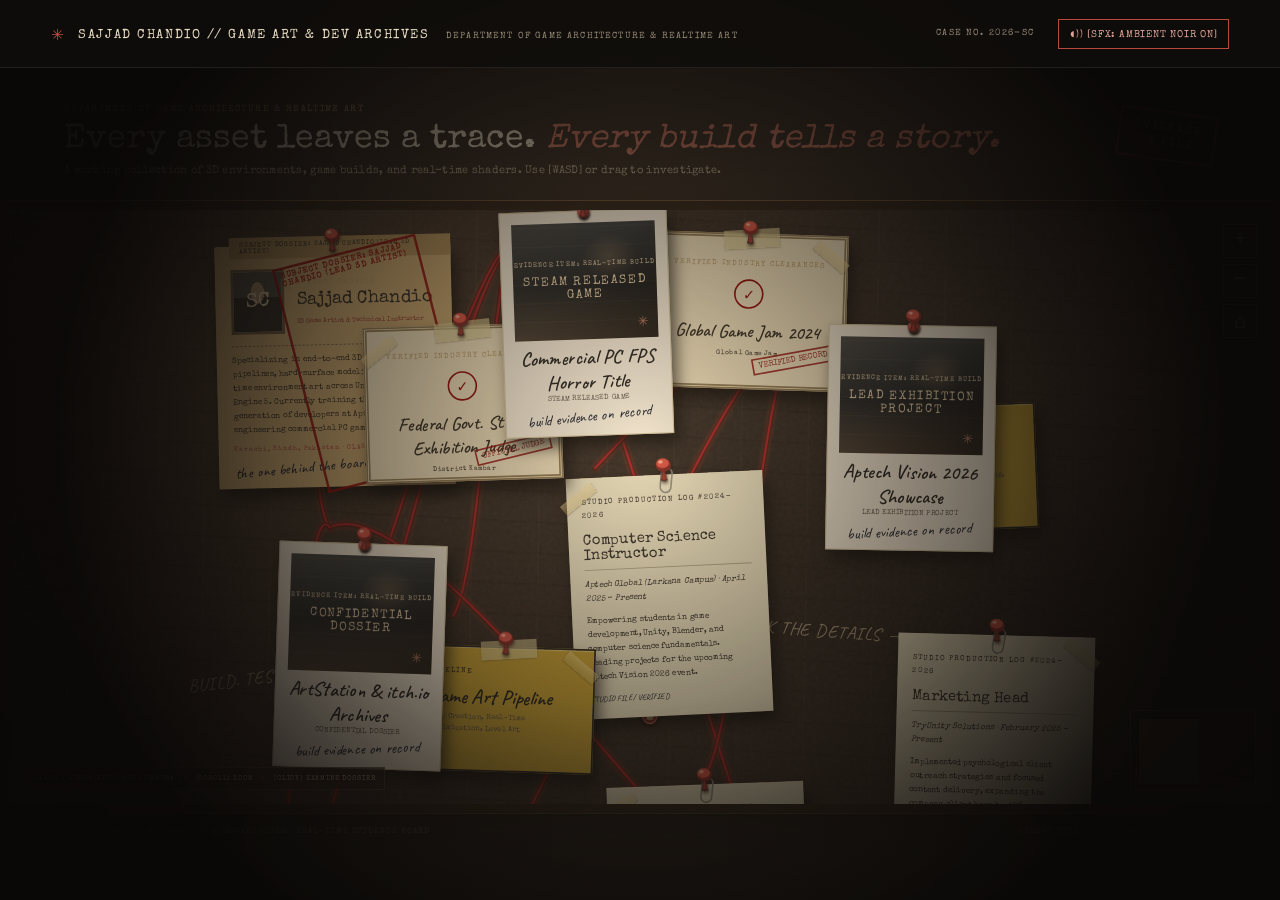
==== commit f975ae82: "Refactor categories in JSON and update UI text for clarity" ====
--- a/index.html
+++ b/index.html
@@ -87,8 +87,8 @@
       <footer class="footer">
         <span
           >SAJJAD CHANDIO <span class="footer-dot">●</span> GAME ART &amp; DEV ARCHIVES
-          SOMEWHERE</span
-        ><span>CLICK AN ITEM TO EXAMINE ITS DOSSIER</span>
+          · REAL-TIME EVIDENCE BOARD</span
+        ><span>SELECT EVIDENCE TO OPEN ITS CASE FILE</span>
       </footer>
     </main>
     <dialog class="case-dialog" id="caseDialog" aria-labelledby="modalTitle">
@@ -100,7 +100,7 @@
           </button>
         </div>
         <div class="case-content">
-          <div class="case-kicker" id="modalKicker">ARCHIVE ENTRY / PROJECT</div>
+          <div class="case-kicker" id="modalKicker">CASE FILE / REAL-TIME BUILD</div>
           <h2 id="modalTitle">Project title</h2>
           <div class="case-rule"></div>
           <p id="modalDescription"></p>
@@ -114,7 +114,7 @@
           <pre class="code-note" id="modalCode"><code></code></pre>
         </div>
         <span class="file-stamp" aria-hidden="true">ARCHIVED</span>
-        <div class="case-footer">PRODUCTION LOG · HANDLE WITH CARE</div>
+        <div class="case-footer">GAME PRODUCTION RECORD · HANDLE WITH CARE</div>
       </div>
     </dialog>
     <div class="toast" id="toast" role="status" aria-live="polite"></div>
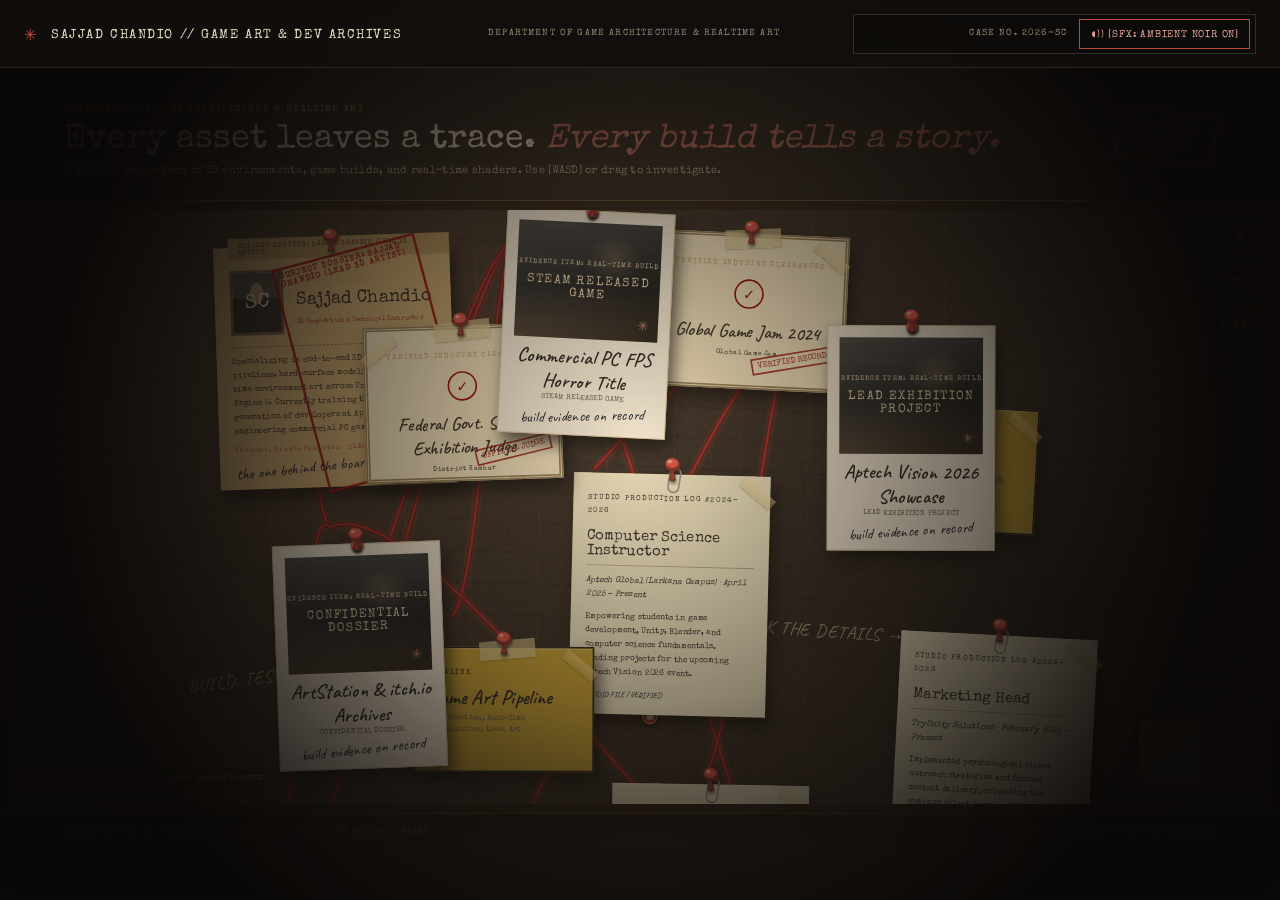
==== commit fbd5aaf6: "Refactor topbar layout and enhance responsive design for better usability" ====
--- a/index.html
+++ b/index.html
@@ -22,9 +22,9 @@
     <div class="room-light" aria-hidden="true"></div>
     <header class="topbar">
       <a class="brand" href="#board" aria-label="Sajjad Chandio Game Art and Dev Archives home"
-        ><span class="brand-mark">✳</span> SAJJAD CHANDIO // GAME ART &amp; DEV ARCHIVES
-        <span class="brand-sub">DEPARTMENT OF GAME ARCHITECTURE &amp; REALTIME ART</span></a
+        ><span class="brand-mark">✳</span> SAJJAD CHANDIO // GAME ART &amp; DEV ARCHIVES</a
       >
+      <span class="brand-sub">DEPARTMENT OF GAME ARCHITECTURE &amp; REALTIME ART</span>
       <div class="top-actions">
         <span class="case-number">CASE NO. 2026-SC</span>
         <button
@@ -76,7 +76,7 @@
           </button>
         </nav>
         <div class="board-hint" aria-hidden="true">
-          [WASD / ARROW KEYS] MOVE CAMERA <span>|</span> [SCROLL] ZOOM <span>|</span> [CLICK] EXAMINE DOSSIER
+          [WASD] PAN <span>|</span> [Q/E] ZOOM <span>|</span> [CLICK] INSPECT DOSSIER
         </div>
         <div class="minimap" id="minimap" aria-label="Board minimap">
           <div class="mini-world" id="miniWorld">
--- a/style.css
+++ b/style.css
@@ -34,17 +34,25 @@
     radial-gradient(ellipse at center, transparent 40%, rgba(10, 8, 7, .72) 100%);
 }
 .topbar {
-  height: 68px;
-  padding: 0 4vw;
+  min-height: 68px;
+  padding: 12px 24px;
   display: flex;
   justify-content: space-between;
   align-items: center;
-  border-bottom: 1px solid #ffffff13;
-  background: #100e0bd9;
-  position: relative;
-  z-index: 12;
+  gap: 24px;
+  border-bottom: 1px solid rgba(255, 255, 255, 0.1);
+  background: rgba(18, 15, 13, 0.92);
+  -webkit-backdrop-filter: blur(8px);
+  backdrop-filter: blur(8px);
+  position: fixed;
+  top: 0;
+  left: 0;
+  width: 100%;
+  z-index: 1000;
 }
 .brand {
+  flex: 1 1 0;
+  min-width: 0;
   color: #e7dbc2;
   text-decoration: none;
   font-size: 13px;
@@ -63,10 +71,21 @@
   letter-spacing: 0.13em;
   margin-left: 11px;
 }
+.brand-sub {
+  flex: 1 1 0;
+  margin: 0;
+  text-align: center;
+  white-space: nowrap;
+}
 .top-actions {
+  flex: 1 1 0;
   display: flex;
   align-items: center;
-  gap: 24px;
+  justify-content: flex-end;
+  gap: 12px;
+  padding: 4px 5px;
+  border: 1px solid rgba(255, 255, 255, 0.14);
+  background: rgba(0, 0, 0, 0.16);
 }
 .sound-toggle {
   border: 1px solid #665e50;
@@ -88,6 +107,26 @@
   display: flex;
   align-items: center;
   justify-content: space-between;
+}
+#board {
+  padding-top: 68px;
+}
+.topbar .brand,
+.top-actions .case-number,
+.top-actions .sound-toggle {
+  white-space: nowrap;
+}
+@media (max-width: 1050px) and (min-width: 701px) {
+  .topbar { gap: 14px; padding-inline: 18px; }
+  .brand { font-size: 11px; }
+  .brand-sub { font-size: 8px; }
+  .top-actions { gap: 12px; }
+  .case-number { display: none; }
+}
+@media (max-width: 820px) and (min-width: 701px) {
+  .brand-sub { display: none; }
+  .brand { flex: 1 1 auto; white-space: normal; font-size: 10px; }
+  .top-actions { flex: 0 0 auto; }
 }
 .eyebrow,
 .micro {
@@ -934,18 +973,37 @@
 }
 @media (max-width: 700px) {
   .topbar {
-    height: 58px;
-    padding: 0 16px;
+    min-height: 58px;
+    height: auto;
+    padding: 10px 12px;
+    gap: 8px;
   }
   .brand {
-    font-size: 11px;
+    flex: 1 1 auto;
+    white-space: normal;
+    font-size: 9px;
+    line-height: 1.4;
+    letter-spacing: 0.06em;
+  }
+  .brand-mark {
+    font-size: 15px;
+    margin-right: 3px;
   }
   .brand-sub,
   .case-number {
     display: none;
   }
   .top-actions {
+    flex: 0 0 auto;
     gap: 0;
+    padding: 3px;
+  }
+  .sound-toggle {
+    padding: 7px 6px;
+    font-size: 8px;
+  }
+  #board {
+    padding-top: 58px;
   }
   .intro {
     padding: 23px 18px 20px;
